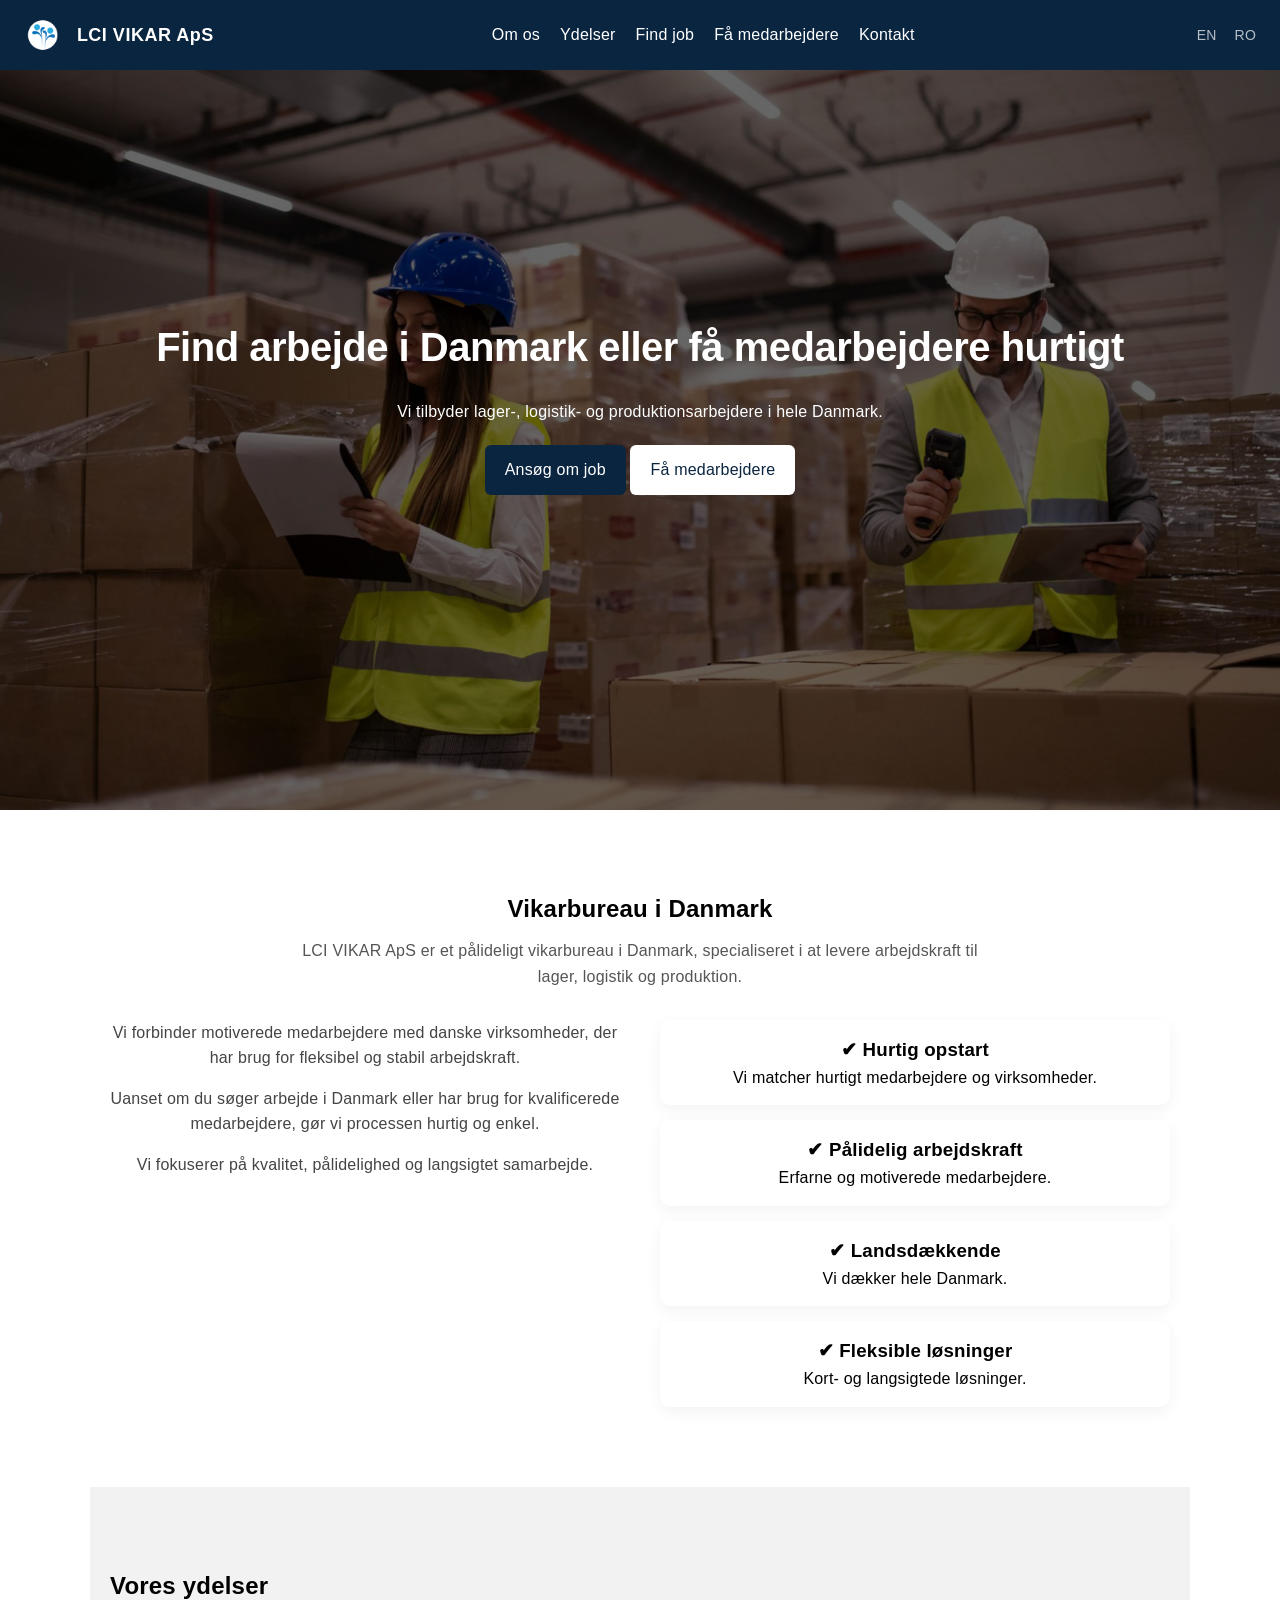
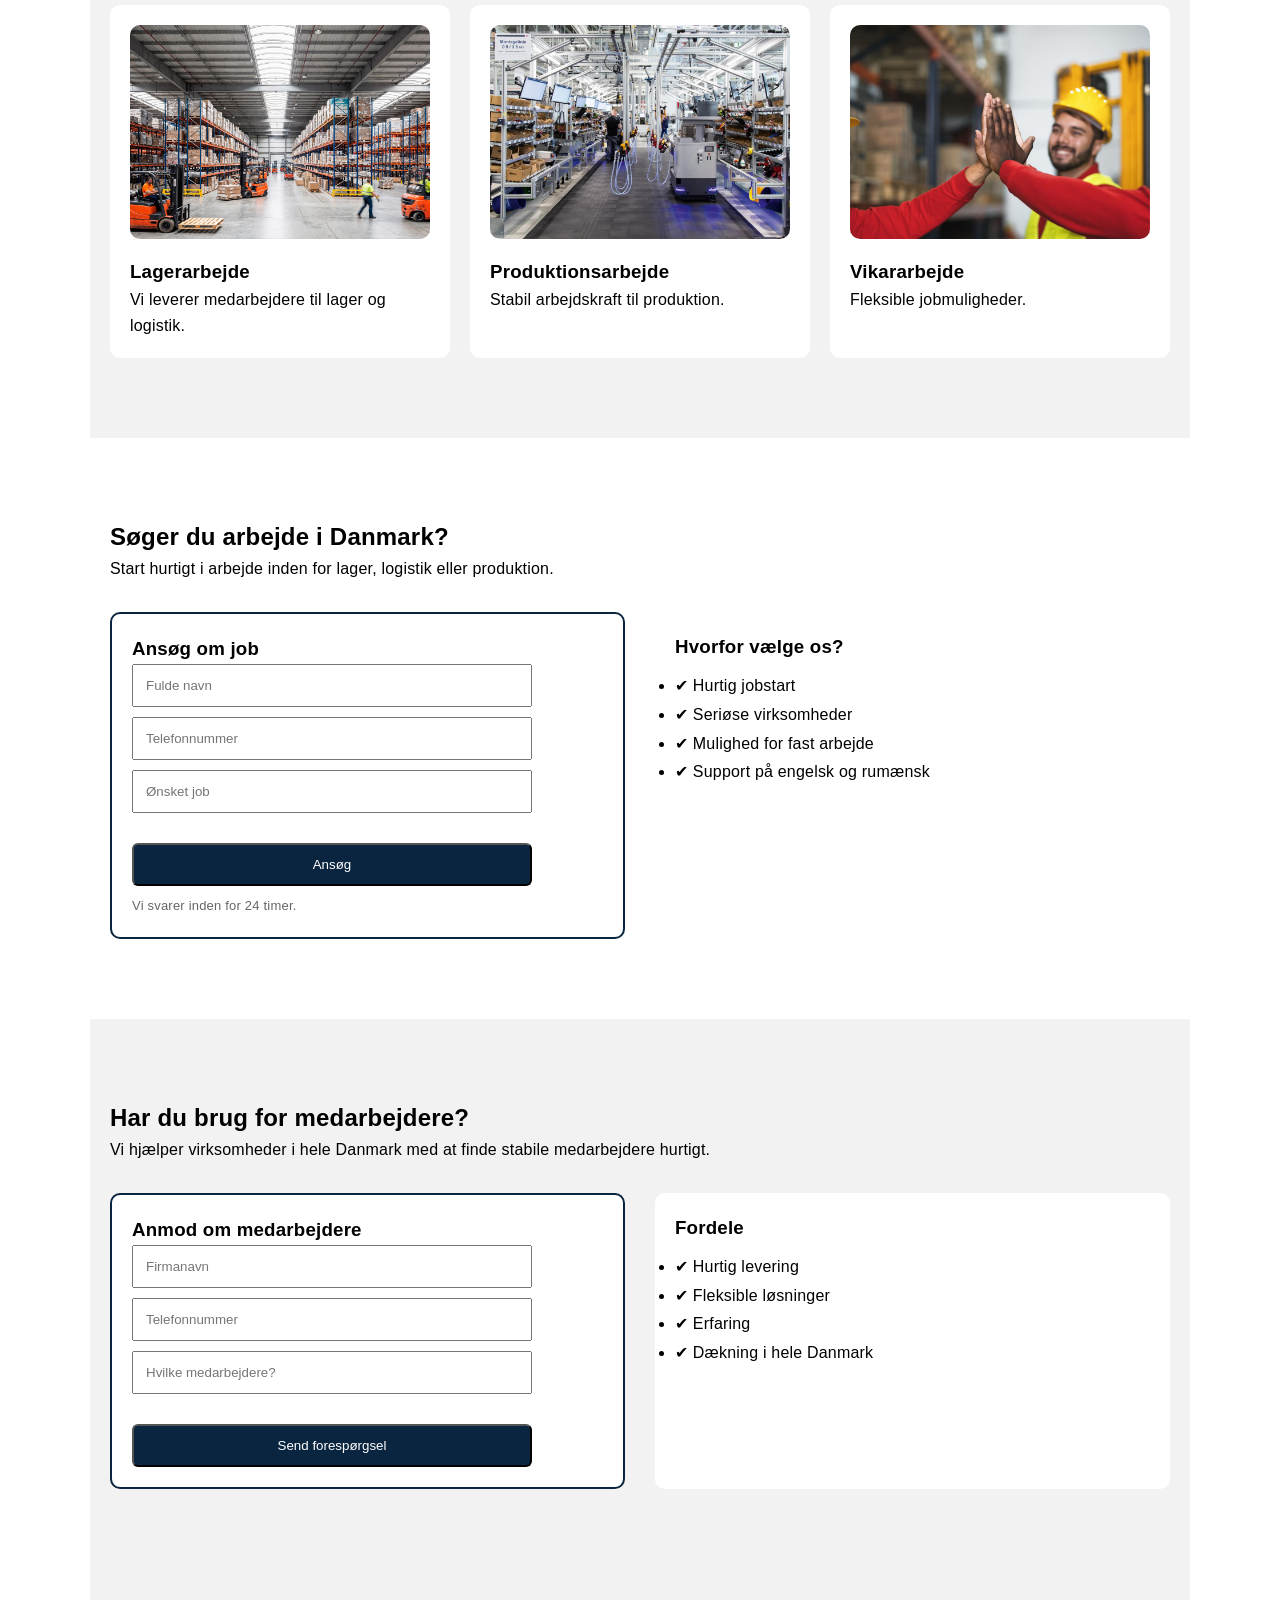
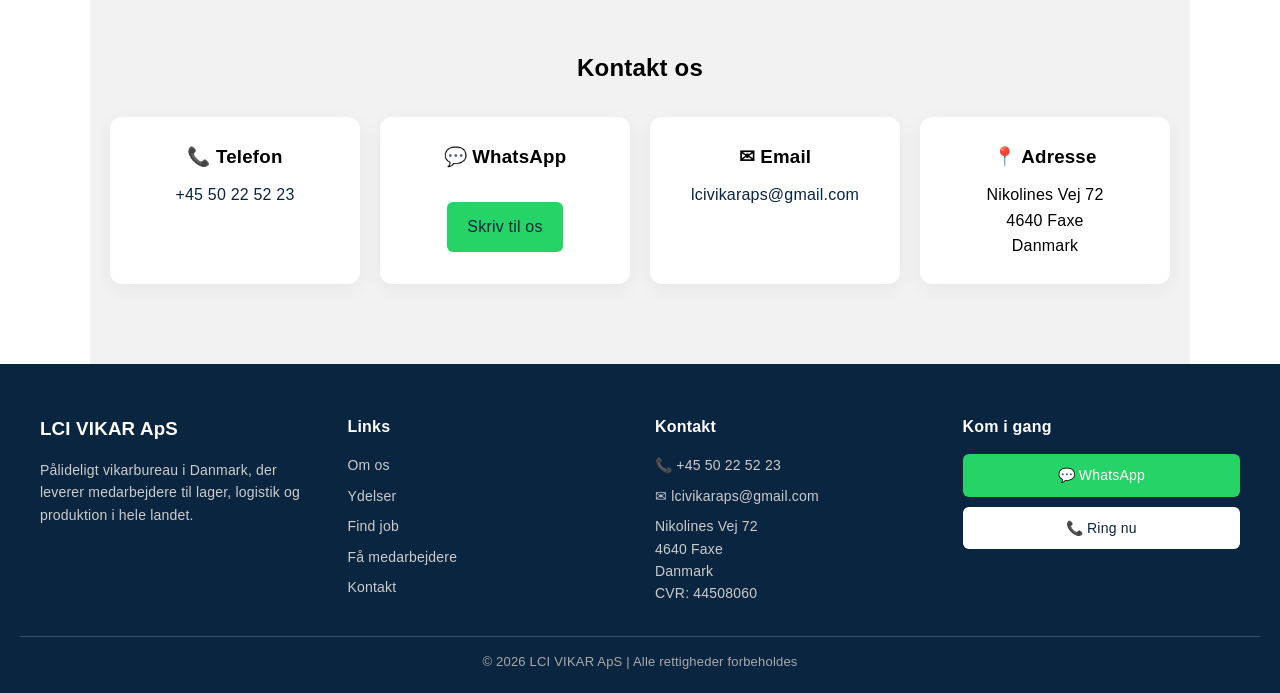
==== dk/index.html @ 1a002764 "Add files via upload" ====
<!DOCTYPE html>
<html lang="da">
<head>
<meta charset="UTF-8">
<meta name="viewport" content="width=device-width, initial-scale=1.0">

<title>Lagerarbejde i Danmark & Vikarbureau | LCI VIKAR ApS</title>

<meta name="description" content="Søger du arbejde i Danmark eller har du brug for medarbejdere hurtigt? LCI VIKAR ApS tilbyder lager-, logistik- og produktionsarbejdere i hele Danmark.">

<meta name="robots" content="index, follow, max-image-preview:large">
<meta name="author" content="LCI VIKAR ApS">

<!-- Canonical -->
<link rel="canonical" href="https://www.lcivikaraps.com/dk/">

<!-- Hreflang -->
<link rel="alternate" href="https://www.lcivikaraps.com/" hreflang="en">
<link rel="alternate" href="https://www.lcivikaraps.com/dk/" hreflang="da-DK">
<link rel="alternate" href="https://www.lcivikaraps.com/ro/" hreflang="ro-RO">
<link rel="alternate" href="https://www.lcivikaraps.com/" hreflang="x-default">

<!-- Open Graph -->
<meta property="og:title" content="Lagerjobs & medarbejdere i Danmark | LCI VIKAR ApS">
<meta property="og:description" content="Find arbejde eller få medarbejdere hurtigt i Danmark. Lager, logistik og produktion.">
<meta property="og:type" content="website">
<meta property="og:url" content="https://www.lcivikaraps.com/dk/">
<meta property="og:image" content="https://www.lcivikaraps.com/img/hero.jpg">
<meta property="og:locale" content="da_DK">
<meta property="og:site_name" content="LCI VIKAR ApS">

<!-- Twitter -->
<meta name="twitter:card" content="summary_large_image">
<meta name="twitter:title" content="Jobs & vikarbureau i Danmark | LCI VIKAR ApS">
<meta name="twitter:description" content="Søg job eller få medarbejdere hurtigt i Danmark.">
<meta name="twitter:image" content="https://www.lcivikaraps.com/img/hero.jpg">

<!-- Favicon -->
<link rel="icon" href="/img/favicon.png" sizes="32x32">
<link rel="icon" href="/img/favicon.png" sizes="192x192">
<link rel="apple-touch-icon" href="/img/favicon.png">

<!-- Fonts Performance -->
<link rel="preconnect" href="https://fonts.googleapis.com">
<link rel="preconnect" href="https://fonts.gstatic.com" crossorigin>

<!-- CSS -->
<link rel="stylesheet" href="/style.css">

<!-- JS -->
<script defer src="/script.js"></script>

<!-- ================= STRUCTURED DATA ================= -->

<!-- ORGANIZATION -->
<script type="application/ld+json">
{
 "@context": "https://schema.org",
 "@type": "Organization",
 "name": "LCI VIKAR ApS",
 "url": "https://www.lcivikaraps.com",
 "logo": "https://www.lcivikaraps.com/logo.png",
 "telephone": "+4550225223",
 "address": {
   "@type": "PostalAddress",
   "streetAddress": "Nikolines Vej 72",
   "addressLocality": "Faxe",
   "postalCode": "4640",
   "addressCountry": "DK"
 }
}
</script>

<!-- EMPLOYMENT AGENCY -->
<script type="application/ld+json">
{
 "@context": "https://schema.org",
 "@type": "EmploymentAgency",
 "name": "LCI VIKAR ApS",
 "image": "https://www.lcivikaraps.com/logo.png",
 "url": "https://www.lcivikaraps.com",
 "telephone": "+4550225223",
 "address": {
   "@type": "PostalAddress",
   "streetAddress": "Nikolines Vej 72",
   "addressLocality": "Faxe",
   "postalCode": "4640",
   "addressCountry": "DK"
 },
 "areaServed": "Danmark",
 "description": "Vikarbureau der leverer medarbejdere til lager, logistik og produktion i hele Danmark."
}
</script>

<!-- FAQ -->
<script type="application/ld+json">
{
 "@context": "https://schema.org",
 "@type": "FAQPage",
 "mainEntity": [
   {
     "@type": "Question",
     "name": "Hvordan får jeg arbejde i Danmark?",
     "acceptedAnswer": {
       "@type": "Answer",
       "text": "Du kan ansøge via vores hjemmeside eller kontakte os på WhatsApp."
     }
   },
   {
     "@type": "Question",
     "name": "Tilbyder I medarbejdere til virksomheder?",
     "acceptedAnswer": {
       "@type": "Answer",
       "text": "Ja, vi leverer både midlertidige og faste medarbejdere i hele Danmark."
     }
   },
   {
     "@type": "Question",
     "name": "Hvor hurtigt kan I levere medarbejdere?",
     "acceptedAnswer": {
       "@type": "Answer",
       "text": "Vi kan levere medarbejdere inden for 24–48 timer afhængigt af behov."
     }
   }
 ]
}
</script>

</head>

<body>

<header class="header">
  <div class="nav">
    <a href="#top" class="logo">
      <img src="/img/logo.png" alt="LCI VIKAR ApS Logo">
      <span>LCI VIKAR ApS</span>
    </a>

    <nav id="navLinks">
      <a href="#about">Om os</a>
      <a href="#services">Ydelser</a>
      <a href="#job-seekers">Find job</a>
      <a href="#hire-staff">Få medarbejdere</a>
      <a href="#contact">Kontakt</a>
    </nav>
    <!-- LANGUAGE SWITCH -->
        <div class="lang-switch">
        <a href="/" onclick="setLang('en')">EN</a>
        <a href="/ro/" onclick="setLang('ro')">RO</a>
        </div>
    <div id="menuToggle" class="burger">
      <span></span>
      <span></span>
      <span></span>
    </div>
    
  </div>
</header>


<section id="top" class="hero">
  <div>
    <h1>Find arbejde i Danmark eller få medarbejdere hurtigt</h1>
    <p>Vi tilbyder lager-, logistik- og produktionsarbejdere i hele Danmark.</p>

    <a href="https://wa.me/4550225223" class="btn primary">Ansøg om job</a>
    <a href="https://wa.me/4550225223" class="btn secondary">Få medarbejdere</a>
  </div>
</section>


<section id="about" class="section">
  <div class="container">

    <h2>Vikarbureau i Danmark</h2>

    <p class="about-intro">
      LCI VIKAR ApS er et pålideligt vikarbureau i Danmark, specialiseret i at levere arbejdskraft til lager, logistik og produktion.
    </p>

    <div class="about-grid">

      <div class="about-text">
        <p>
          Vi forbinder motiverede medarbejdere med danske virksomheder, der har brug for fleksibel og stabil arbejdskraft.
        </p>

        <p>
          Uanset om du søger arbejde i Danmark eller har brug for kvalificerede medarbejdere, gør vi processen hurtig og enkel.
        </p>

        <p>
          Vi fokuserer på kvalitet, pålidelighed og langsigtet samarbejde.
        </p>
      </div>

      <div class="about-highlights">
        <div class="about-box">
          <h3>✔ Hurtig opstart</h3>
          <p>Vi matcher hurtigt medarbejdere og virksomheder.</p>
        </div>

        <div class="about-box">
          <h3>✔ Pålidelig arbejdskraft</h3>
          <p>Erfarne og motiverede medarbejdere.</p>
        </div>

        <div class="about-box">
          <h3>✔ Landsdækkende</h3>
          <p>Vi dækker hele Danmark.</p>
        </div>

        <div class="about-box">
          <h3>✔ Fleksible løsninger</h3>
          <p>Kort- og langsigtede løsninger.</p>
        </div>
      </div>

    </div>

  </div>
</section>


<section id="services" class="section grey">
  <h2>Vores ydelser</h2>

  <div class="grid">
    <div class="card">
      <img src="/img/warehouse.jpg" loading="lazy" alt="Lagerarbejde Danmark">
      <h3>Lagerarbejde</h3>
      <p>Vi leverer medarbejdere til lager og logistik.</p>
    </div>

    <div class="card">
      <img src="/img/Production.jpg" loading="lazy" alt="Produktionsarbejde Danmark">
      <h3>Produktionsarbejde</h3>
      <p>Stabil arbejdskraft til produktion.</p>
    </div>

    <div class="card">
      <img src="/img/temporary.jpg" loading="lazy" alt="Vikarjob Danmark">
      <h3>Vikararbejde</h3>
      <p>Fleksible jobmuligheder.</p>
    </div>
  </div>
</section>


<section id="job-seekers" class="section">
  <div class="container">
    <h2>Søger du arbejde i Danmark?</h2>

    <p>
      Start hurtigt i arbejde inden for lager, logistik eller produktion.
    </p>

    <div class="grid-2">

      <div class="card highlight">
        <h3>Ansøg om job</h3>

        <form id="jobForm">
          <input type="text" id="jobName" placeholder="Fulde navn" required>
          <input type="tel" id="jobPhone" placeholder="Telefonnummer" required>
          <input type="text" id="jobType" placeholder="Ønsket job">
          
          <button type="submit" class="btn primary">Ansøg</button>
        </form>

        <p class="small-text">Vi svarer inden for 24 timer.</p>
      </div>

      <div class="card">
        <h3>Hvorfor vælge os?</h3>
        <ul>
          <li>✔ Hurtig jobstart</li>
          <li>✔ Seriøse virksomheder</li>
          <li>✔ Mulighed for fast arbejde</li>
          <li>✔ Support på engelsk og rumænsk</li>
        </ul>
      </div>

    </div>
  </div>
</section>


<section id="hire-staff" class="section grey">
  <div class="container">
    <h2>Har du brug for medarbejdere?</h2>

    <p>
      Vi hjælper virksomheder i hele Danmark med at finde stabile medarbejdere hurtigt.
    </p>

    <div class="grid-2">

      <div class="card highlight">
        <h3>Anmod om medarbejdere</h3>

        <form id="companyForm">
          <input type="text" id="companyName" placeholder="Firmanavn" required>
          <input type="tel" id="companyPhone" placeholder="Telefonnummer" required>
          <input type="text" id="companyNeed" placeholder="Hvilke medarbejdere?">
          
          <button type="submit" class="btn primary">Send forespørgsel</button>
        </form>
      </div>

      <div class="card">
        <h3>Fordele</h3>
        <ul>
          <li>✔ Hurtig levering</li>
          <li>✔ Fleksible løsninger</li>
          <li>✔ Erfaring</li>
          <li>✔ Dækning i hele Danmark</li>
        </ul>
      </div>

    </div>
  </div>
</section>


<section id="contact" class="section grey contact-section">
  <div class="container">

    <h2>Kontakt os</h2>

    <div class="contact-grid">

      <div class="contact-card">
        <h3>📞 Telefon</h3>
        <p><a href="tel:+4550225223">+45 50 22 52 23</a></p>
      </div>

      <div class="contact-card">
        <h3>💬 WhatsApp</h3>
        <p>
          <a href="https://wa.me/4550225223" class="btn whatsapp">Skriv til os</a>
        </p>
      </div>

      <div class="contact-card">
        <h3>✉ Email</h3>
        <p><a href="mailto:lcivikaraps@gmail.com">lcivikaraps@gmail.com</a></p>
      </div>

      <div class="contact-card">
        <h3>📍 Adresse</h3>
        <p>
          Nikolines Vej 72<br>
          4640 Faxe<br>
          Danmark
        </p>
      </div>

    </div>

  </div>
</section>


<footer class="footer">

  <div class="footer-container">

    <!-- BRAND -->
    <div class="footer-col">
      <h3>LCI VIKAR ApS</h3>
      <p>
        Pålideligt vikarbureau i Danmark, der leverer medarbejdere til lager,
        logistik og produktion i hele landet.
      </p>
    </div>

    <!-- LINKS -->
    <div class="footer-col">
      <h4>Links</h4>
      <a href="#about">Om os</a>
      <a href="#services">Ydelser</a>
      <a href="#job-seekers">Find job</a>
      <a href="#hire-staff">Få medarbejdere</a>
      <a href="#contact">Kontakt</a>
    </div>

    <!-- CONTACT -->
    <div class="footer-col">
      <h4>Kontakt</h4>
      <p><a href="tel:+4550225223">📞 +45 50 22 52 23</a></p>
      <p><a href="mailto:lcivikaraps@gmail.com">✉ lcivikaraps@gmail.com</a></p>

      <p>
        Nikolines Vej 72<br>
        4640 Faxe<br>
        Danmark
      </p>

      <p>CVR: 44508060</p>
    </div>

    <!-- CTA -->
    <div class="footer-col">
      <h4>Kom i gang</h4>

      <a href="https://wa.me/4550225223" class="btn whatsapp" target="_blank">
        💬 WhatsApp
      </a>

      <a href="tel:+4550225223" class="btn call">
        📞 Ring nu
      </a>
    </div>

  </div>

  <!-- BOTTOM -->
  <div class="footer-bottom">
    <p>© 2026 LCI VIKAR ApS | Alle rettigheder forbeholdes</p>
  </div>

</footer>

</body>
</html>
---- style.css ----
/* RESET */
* {
  margin:0;
  padding:0;
  box-sizing:border-box;
}
html {
  scroll-behavior: smooth;
}
body {
  font-family:'Inter', sans-serif;
  line-height:1.6;
  letter-spacing: 0.2px;
}
h1, h2, h3 {
  font-weight: 600;
}

/* NAV */
.header {
  background:#0a2540;
  transition: box-shadow 0.3s ease;
  color:#fff;
  position:fixed;
  top:0;
  left:0;
  width:100%;
  z-index:1000;
}
.header.scrolled {
  box-shadow: 0 2px 10px rgba(0,0,0,0.1);
}
h1 {
  letter-spacing: -0.5px;
}
.nav {
  display:flex;
  justify-content:space-between;
  align-items:center;
  padding:15px 20px;
}

.logo {
  display:flex;
  align-items:center;
  gap:10px;
  font-weight:600;
  font-size:18px;
  text-decoration: none;
}

.logo img {
  height:40px; /* ajustează dacă e nevoie */
  width:auto;
}
.logo span {
  letter-spacing:0.5px;
  color: #fff;
}
#navLinks {
  display:flex;
  gap:20px;
}

#navLinks a {
  color:#fff;
  text-decoration:none;
}

#menuToggle {
  display:none;
  font-size:22px;
  cursor:pointer;
}

/* BURGER BASE */
.burger {
  width:30px;
  height:22px;
  display:flex;
  flex-direction:column;
  justify-content:space-between;
  cursor:pointer;
  z-index:1001;
}

.burger span {
  display:block;
  height:5px;
  margin-bottom: 3px;
  width:100%;
  background:#fff;
  border-radius:3px;
   transition: transform 0.3s ease, opacity 0.3s ease, background 0.3s ease;
}

/* HOVER (culoare mai fancy) */
.burger:hover span {
  background:#25D366;
}

/* ACTIVE → TRANSFORMĂ ÎN X */
.burger.active span:nth-child(1) {
  transform:translateY(9px) rotate(45deg);
  background:#25D366;
}

.burger.active span:nth-child(2) {
  opacity:0;
}

.burger.active span:nth-child(3) {
  transform:translateY(-9px) rotate(-45deg);
  background:#25D366;
}

/* HERO */
.hero {
  height:90vh;
  background:linear-gradient(rgba(0,0,0,0.6), rgba(0,0,0,0.6)), url(img/hero.jpg);
  background-size:cover;
  display:flex;
  align-items:center;
  justify-content:center;
  text-align:center;
  color:#fff;
  padding:20px;
}

.hero h1 {
  font-size:40px;
  margin-bottom:20px;
}

.hero p {
  max-width:600px;
  margin:auto;
}

.btn {
  display:inline-block;
  margin-top:20px;
  padding:12px 20px;
  border-radius:6px;
  text-decoration:none;
}

.primary {
  background:#0a2540;
  color:#fff;
}

.secondary {
  background:#fff;
  color:#0a2540;
}

/* SECTIONS */
.section {
  padding:80px 20px;
  max-width:1100px;
  margin:auto;
}

.grey {
  background:#f2f2f2;
}

/* GRID */
.grid {
  display:grid;
  grid-template-columns:repeat(auto-fit,minmax(250px,1fr));
  gap:20px;
}

.card {
  background:#fff;
  padding:20px;
  border-radius:10px;
}

.card img {
  width:100%;
  border-radius:10px;
  margin-bottom:10px;
}

/* FORM */
form {
  display:flex;
  flex-direction:column;
  gap:10px;
  max-width:400px;
}

input, button {
  padding:12px;
}

.footer {
  background:#0a2540;
  color:#fff;
  padding:50px 20px 20px;
}

.footer-container {
  display:grid;
  grid-template-columns:repeat(auto-fit,minmax(220px,1fr));
  gap:30px;
  max-width:1200px;
  margin:auto;
}

.footer-col h3,
.footer-col h4 {
  margin-bottom:15px;
}

.footer-col p {
  font-size:14px;
  line-height:1.6;
  color:#ccc;
}

.footer-col a {
  display:block;
  color:#ccc;
  text-decoration:none;
  margin-bottom:8px;
  font-size:14px;
}

.footer-col a:hover {
  color:#fff;
}

/* BUTTONS */
.footer .btn {
  display:block;
  margin-top:10px;
  padding:10px;
  border-radius:6px;
  text-align:center;
}

.footer .whatsapp {
  background:#25D366;
  color:#fff;
}

.footer .call {
  background:#fff;
  color:#0a2540;
}

/* BOTTOM */
.footer-bottom {
  text-align:center;
  margin-top:30px;
  border-top:1px solid rgba(255,255,255,0.2);
  padding-top:15px;
  font-size:13px;
  color:#aaa;
}

/* MOBILE */
@media(max-width:768px){
  #navLinks {
    display:none;
    flex-direction:column;
    background:#0a2540;
    position:absolute;
    top:60px;
    right:0;
    width:200px;
    padding:10px;
  }

  #navLinks.open {
    display:flex;
  }

  #menuToggle {
    display:block;
  }
}




.grid-2 {
  display:grid;
  grid-template-columns:1fr 1fr;
  gap:30px;
  margin-top:30px;
}

.highlight {
  border:2px solid #0a2540;
}

.contact-form {
  display:flex;
  flex-direction:column;
  gap:12px;
  margin-top:10px;
}

.contact-form input {
  padding:12px;
  border:1px solid #ccc;
  border-radius:6px;
}
.contact-section {
  text-align:center;
}

.contact-sub {
  max-width:600px;
  margin:10px auto 30px;
  color:#555;
}

/* GRID */
.contact-grid {
  display:grid;
  grid-template-columns:repeat(auto-fit,minmax(250px,1fr));
  gap:20px;
  margin-top:30px;
}

/* CARD */
.contact-card {
  background:#fff;
  padding:25px;
  border-radius:12px;
  box-shadow:0 5px 20px rgba(0,0,0,0.05);
  transition:transform 0.3s ease, box-shadow 0.3s ease;
}

.contact-card:hover {
  transform:translateY(-5px);
  box-shadow:0 10px 25px rgba(0,0,0,0.1);
}

.contact-card h3 {
  margin-bottom:10px;
}

.contact-card p a {
  color:#0a2540;
  font-weight:500;
  text-decoration:none;
}

.contact-card span {
  display:block;
  margin-top:8px;
  font-size:13px;
  color:#777;
}

/* BUTTONS */
.contact-actions {
  margin-top:40px;
  display:flex;
  justify-content:center;
  gap:15px;
  flex-wrap:wrap;
}

.small-text {
  font-size:13px;
  margin-top:10px;
  color:#666;
}

ul {
  margin-top:10px;
  line-height:1.8;
}

/* MOBILE */
@media(max-width:768px){
  .grid-2 {
    grid-template-columns:1fr;
  }
}


.contact-buttons {
  display:flex;
  gap:10px;
  margin-top:15px;
}

.whatsapp {
  background:#25D366;
  color:#fff;
}

.call {
  background:#0a2540;
  color:#fff;
}

#about{
    display: flex;
    justify-content: center;
    align-items: center;
    justify-content: center;
    justify-items: center;
    text-align: center;
}
.about-intro {
  max-width:700px;
  margin:10px auto 30px;
  text-align:center;
  color:#555;
}

.about-grid {
  display:grid;
  grid-template-columns:1fr 1fr;
  gap:40px;
  margin-top:30px;
}

.about-text p {
  margin-bottom:15px;
  color:#444;
}

.about-highlights {
  display:grid;
  gap:15px;

}

.about-box {
  background:#fff;
  padding:15px;
  border-radius:10px;
  box-shadow:0 5px 15px rgba(0,0,0,0.05);
}

/* MOBILE */
@media(max-width:768px){
  .about-grid {
    grid-template-columns:1fr;
  }
}



.lang-switch {
  display: flex;
  gap: 10px;
}

.lang-switch a {
  color: rgba(255,255,255,0.7);
  text-decoration: none;
  font-size: 14px;
  font-weight: 500;
  padding: 2px 4px;
  transition: color 0.3s ease;
}

.lang-switch a:hover {
  color: #fff;
}

.lang-switch a.active {
  color: #25D366;
}
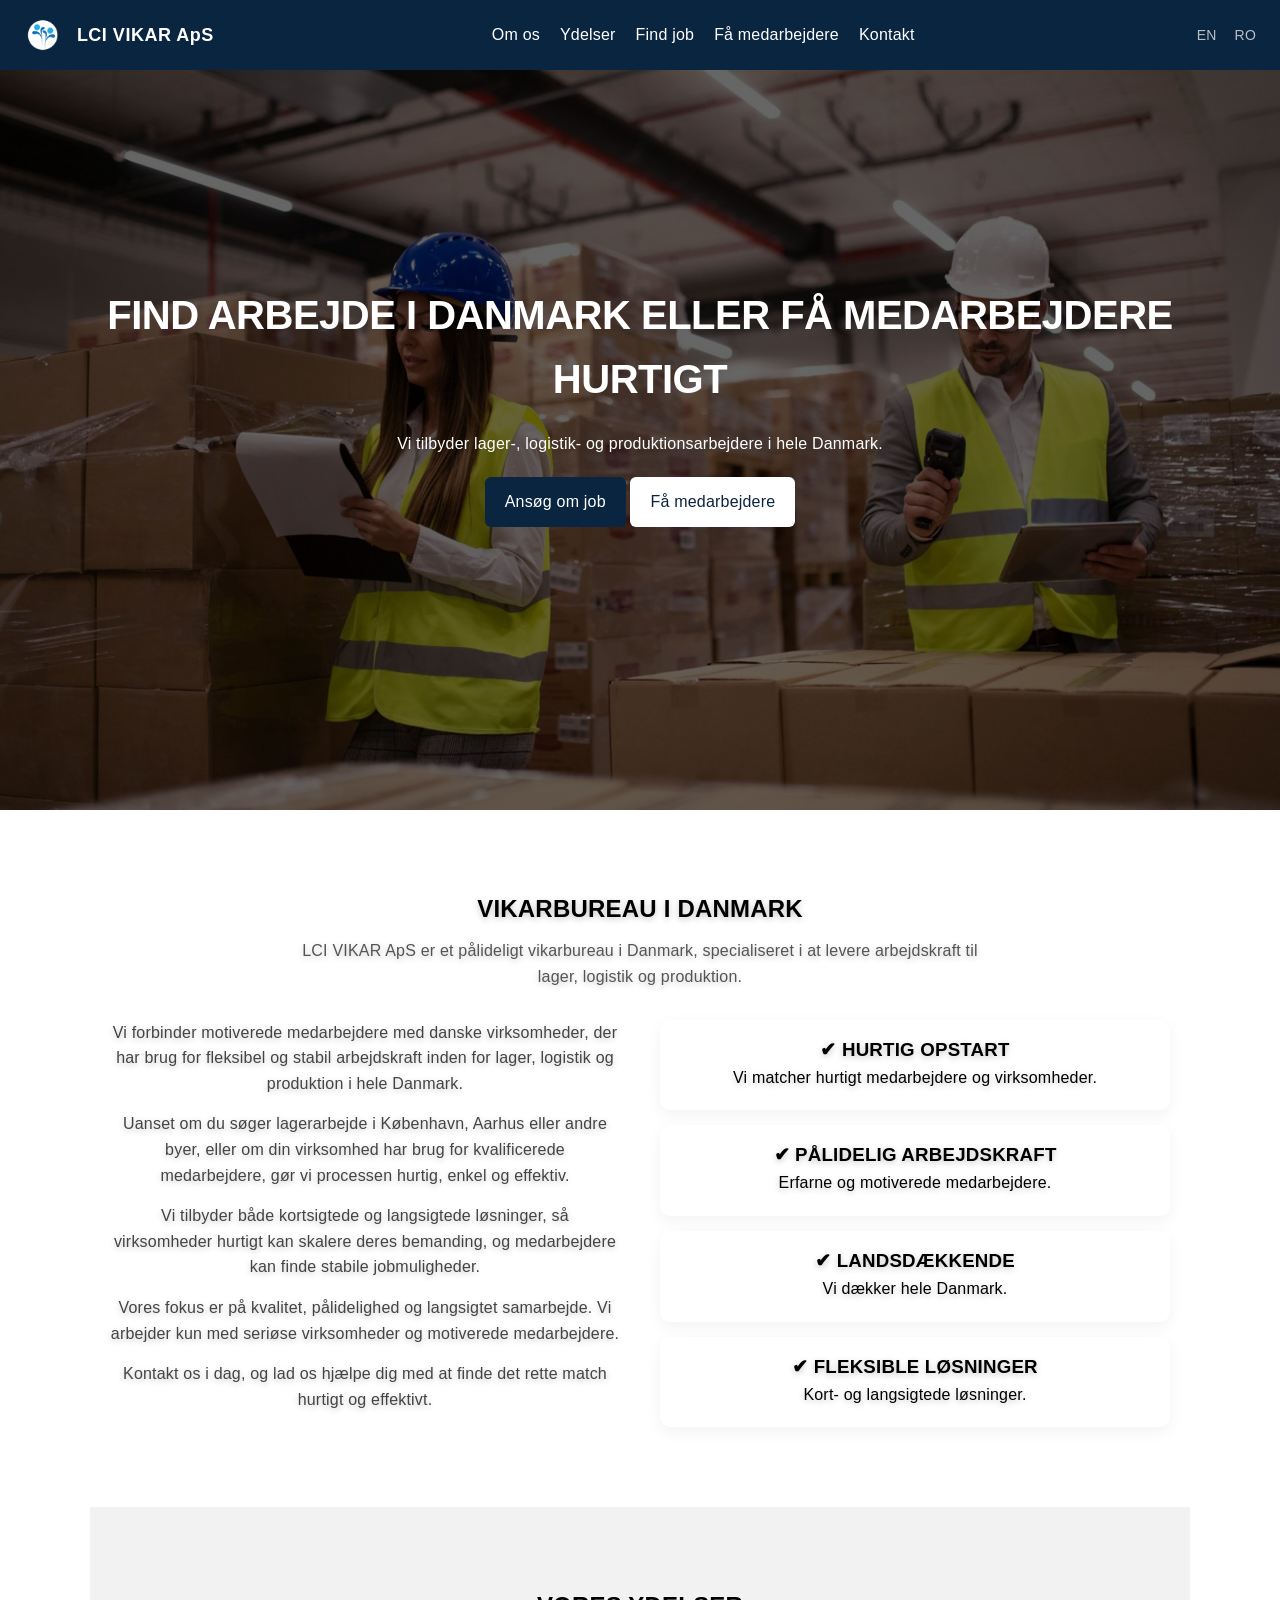
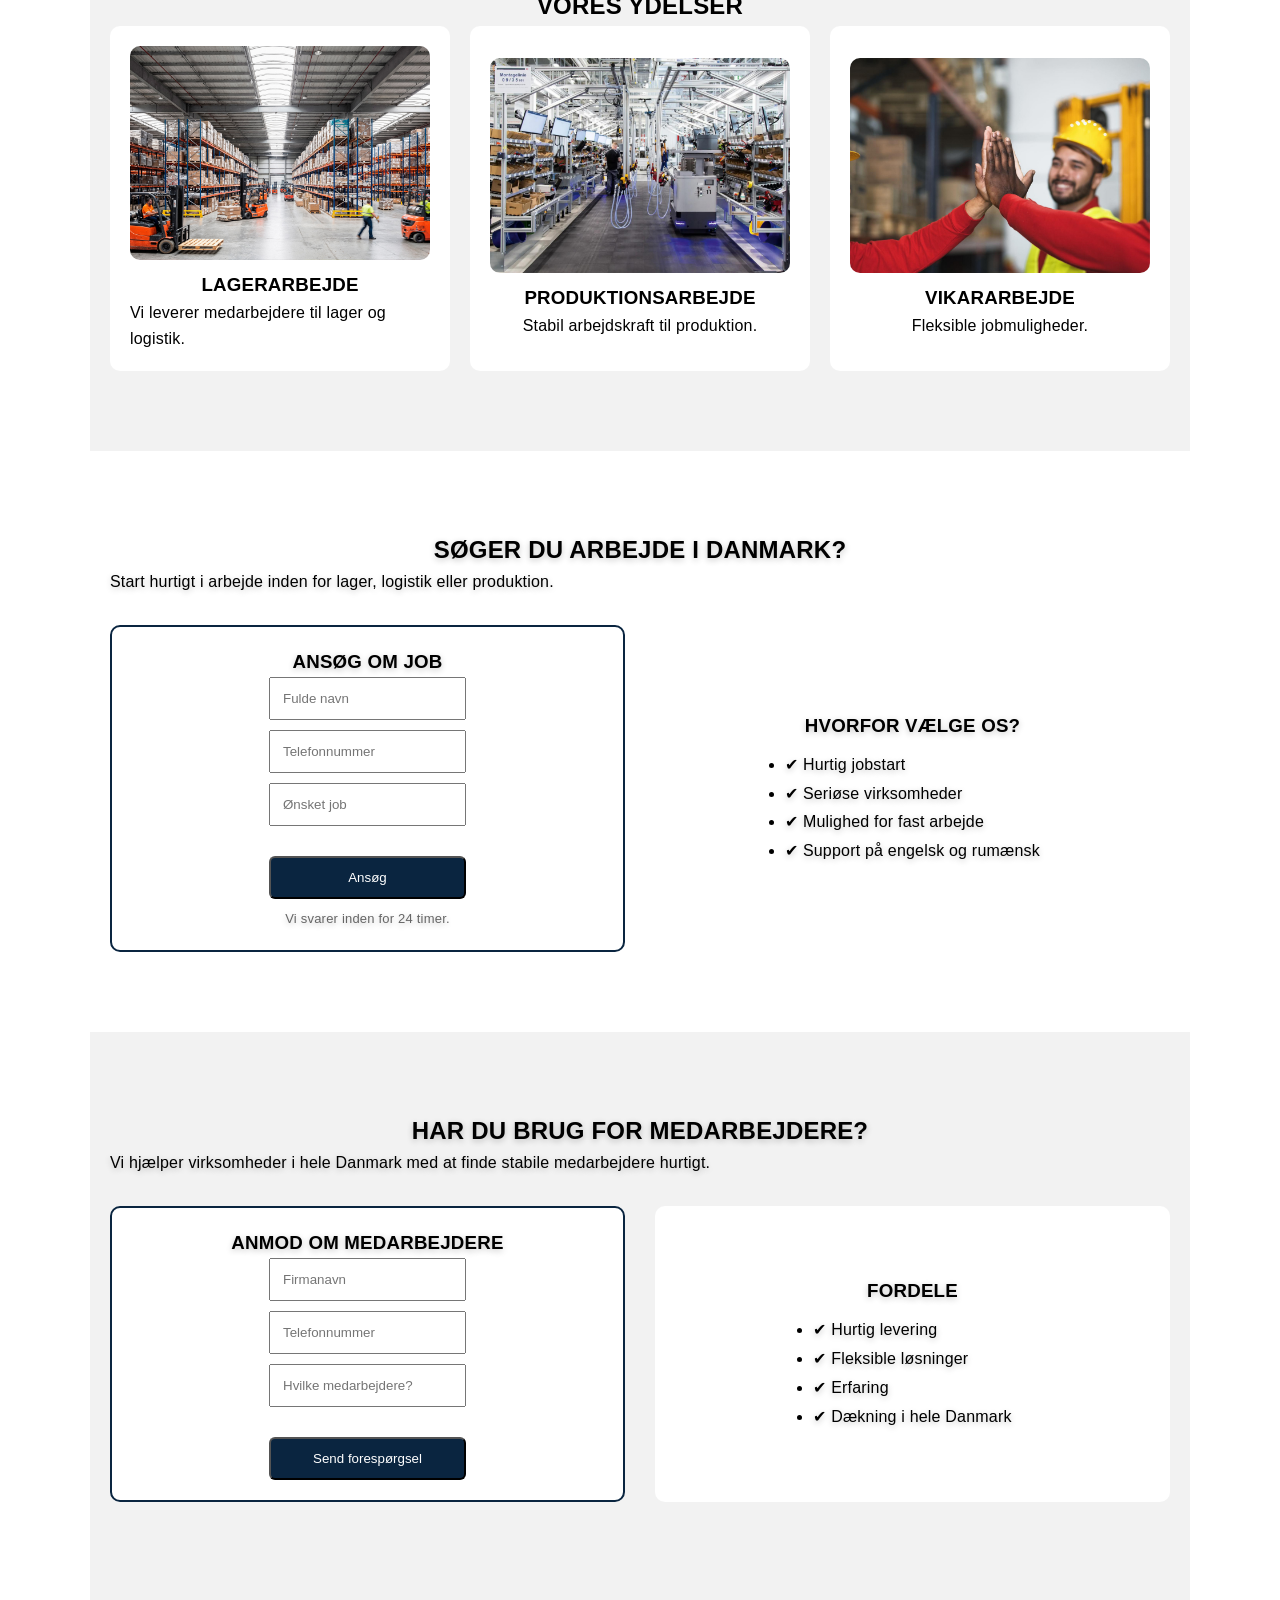
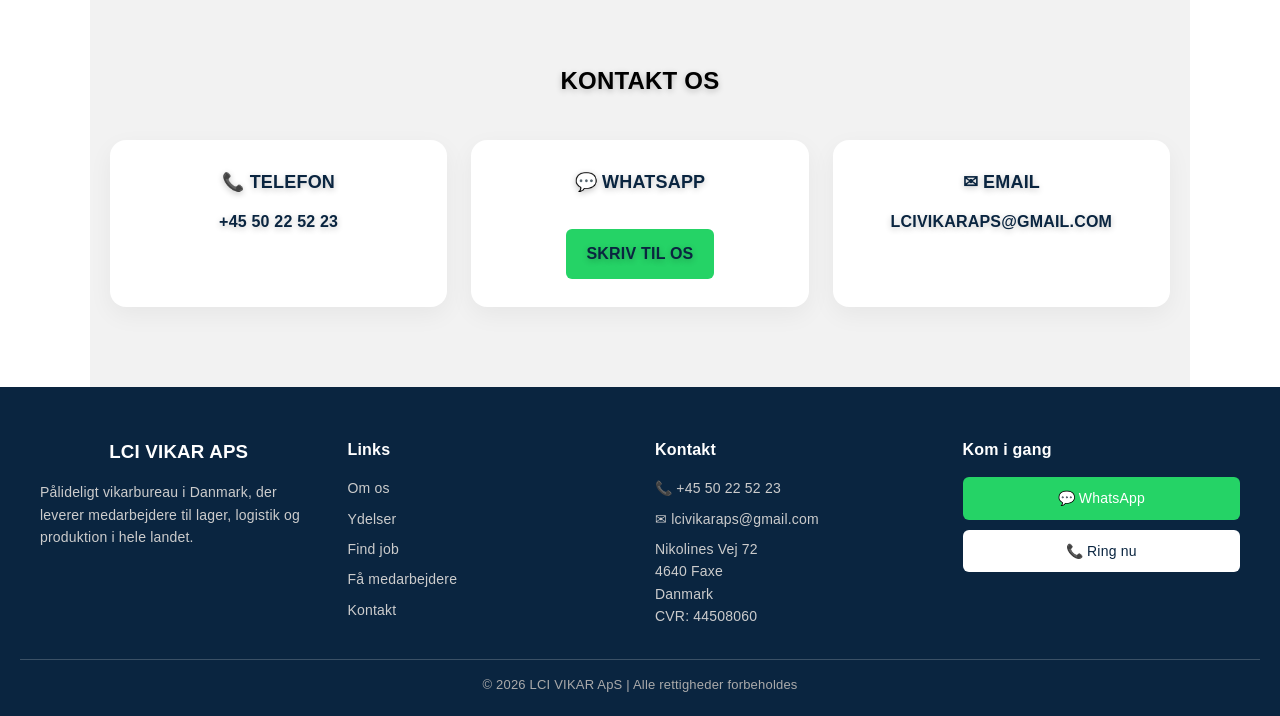
==== commit 854ebf77: "Add files via upload" ====
--- a/dk/index.html
+++ b/dk/index.html
@@ -182,18 +182,33 @@
     <div class="about-grid">
 
       <div class="about-text">
-        <p>
-          Vi forbinder motiverede medarbejdere med danske virksomheder, der har brug for fleksibel og stabil arbejdskraft.
-        </p>
-
-        <p>
-          Uanset om du søger arbejde i Danmark eller har brug for kvalificerede medarbejdere, gør vi processen hurtig og enkel.
-        </p>
-
-        <p>
-          Vi fokuserer på kvalitet, pålidelighed og langsigtet samarbejde.
-        </p>
-      </div>
+
+  <p>
+    Vi forbinder motiverede medarbejdere med danske virksomheder, der har brug for fleksibel og stabil arbejdskraft
+    inden for lager, logistik og produktion i hele Danmark.
+  </p>
+
+  <p>
+    Uanset om du søger lagerarbejde i København, Aarhus eller andre byer,
+    eller om din virksomhed har brug for kvalificerede medarbejdere,
+    gør vi processen hurtig, enkel og effektiv.
+  </p>
+
+  <p>
+    Vi tilbyder både kortsigtede og langsigtede løsninger, så virksomheder hurtigt kan skalere deres bemanding,
+    og medarbejdere kan finde stabile jobmuligheder.
+  </p>
+
+  <p>
+    Vores fokus er på kvalitet, pålidelighed og langsigtet samarbejde.
+    Vi arbejder kun med seriøse virksomheder og motiverede medarbejdere.
+  </p>
+
+  <p>
+    Kontakt os i dag, og lad os hjælpe dig med at finde det rette match hurtigt og effektivt.
+  </p>
+
+</div>
 
       <div class="about-highlights">
         <div class="about-box">
@@ -348,15 +363,6 @@
         <p><a href="mailto:lcivikaraps@gmail.com">lcivikaraps@gmail.com</a></p>
       </div>
 
-      <div class="contact-card">
-        <h3>📍 Adresse</h3>
-        <p>
-          Nikolines Vej 72<br>
-          4640 Faxe<br>
-          Danmark
-        </p>
-      </div>
-
     </div>
 
   </div>
--- a/style.css
+++ b/style.css
@@ -15,6 +15,8 @@
 }
 h1, h2, h3 {
   font-weight: 600;
+  text-transform: uppercase;
+  text-align: center;
 }
 
 /* NAV */
@@ -162,6 +164,10 @@
   max-width:1100px;
   margin:auto;
 }
+.section .container{
+
+    text-shadow: 0 2px 6px rgba(0, 0, 0, 0.24);
+}
 
 .grey {
   background:#f2f2f2;
@@ -178,6 +184,10 @@
   background:#fff;
   padding:20px;
   border-radius:10px;
+  display: flex;
+  flex-direction: column;
+  justify-content: center;
+  align-items: center;
 }
 
 .card img {
@@ -324,43 +334,82 @@
 
 /* GRID */
 .contact-grid {
-  display:grid;
-  grid-template-columns:repeat(auto-fit,minmax(250px,1fr));
-  gap:20px;
-  margin-top:30px;
+  display: grid;
+  grid-template-columns: repeat(auto-fit, minmax(260px, 1fr));
+  gap: 24px;
+  margin-top: 40px;
 }
 
 /* CARD */
 .contact-card {
-  background:#fff;
-  padding:25px;
-  border-radius:12px;
-  box-shadow:0 5px 20px rgba(0,0,0,0.05);
-  transition:transform 0.3s ease, box-shadow 0.3s ease;
+  background: #fff;
+  padding: 28px;
+  border-radius: 16px;
+  box-shadow: 0 8px 25px rgba(0,0,0,0.05);
+  transition: all 0.25s ease;
+  position: relative;
+  overflow: hidden;
+  text-transform: uppercase;
+}
+
+/* subtle accent bar */
+.contact-card::before {
+  content: "";
+  position: absolute;
+  top: 0;
+  left: 0;
+  width: 4px;
+  height: 100%;
+  background: #25D366;
+  opacity: 0;
+  transition: opacity 0.25s ease;
 }
 
 .contact-card:hover {
-  transform:translateY(-5px);
-  box-shadow:0 10px 25px rgba(0,0,0,0.1);
-}
-
+  transform: translateY(-6px);
+  box-shadow: 0 15px 35px rgba(0,0,0,0.1);
+}
+
+.contact-card:hover::before {
+  opacity: 1;
+}
+
+/* TITLU */
 .contact-card h3 {
-  margin-bottom:10px;
-}
-
+  margin-bottom: 12px;
+  font-size: 18px;
+  color: #0a2540;
+}
+
+/* LINKURI */
 .contact-card p a {
-  color:#0a2540;
-  font-weight:500;
-  text-decoration:none;
-}
-
+  color: #0a2540;
+  font-weight: 600;
+  text-decoration: none;
+  transition: color 0.2s ease;
+}
+
+.contact-card p a:hover {
+  color: #000000;
+}
+
+/* TEXT MIC */
 .contact-card span {
-  display:block;
-  margin-top:8px;
-  font-size:13px;
-  color:#777;
-}
-
+  display: block;
+  margin-top: 10px;
+  font-size: 13px;
+  color: #777;
+}
+
+/* OPTIONAL: hover click feel */
+.contact-card a {
+  display: inline-block;
+  transition: transform 0.15s ease;
+}
+
+.contact-card a:hover {
+  transform: scale(1.03);
+}
 /* BUTTONS */
 .contact-actions {
   margin-top:40px;
